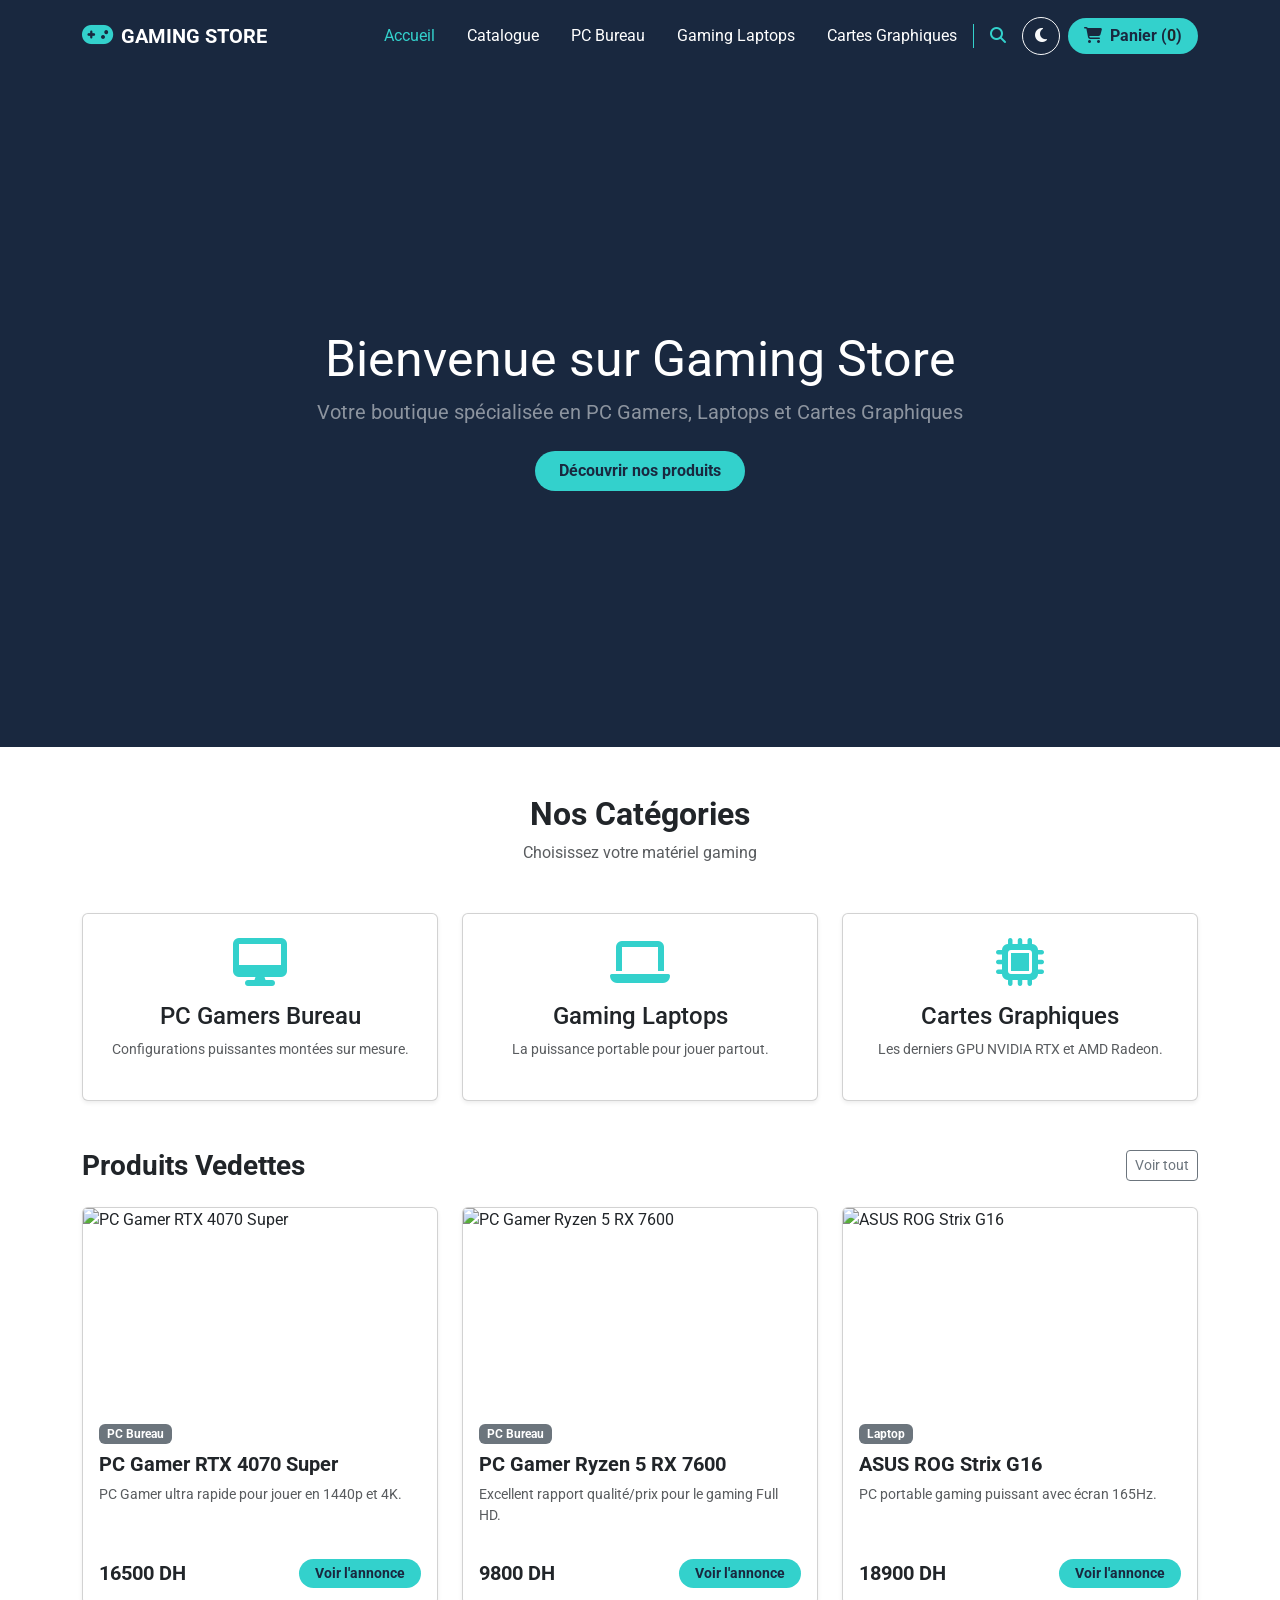
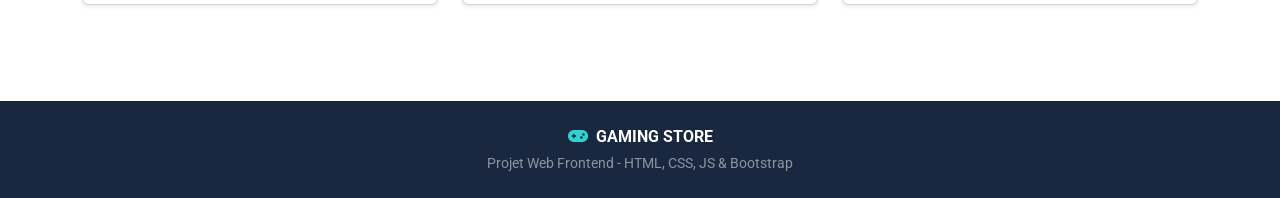
==== Gaming Store/index.html @ f69bbe46 "Add files via upload" ====
<!DOCTYPE html>
<html lang="fr" data-bs-theme="light">
<head>
<meta charset="UTF-8">
<meta name="viewport" content="width=device-width, initial-scale=1.0">
<title>Gaming Store</title>
<link href="https://cdn.jsdelivr.net/npm/bootstrap@5.3.3/dist/css/bootstrap.min.css" rel="stylesheet">
<link href="https://cdnjs.cloudflare.com/ajax/libs/font-awesome/6.5.1/css/all.min.css" rel="stylesheet">
<link href="https://fonts.googleapis.com/css2?family=Roboto:wght@400;500;700&display=swap" rel="stylesheet">
<style>
:root {
--dark_color: #19283f;
--green_color: #33d1cc;
}
body {
font-family: "Roboto", sans-serif;
}
.navbar {
background-color: var(--dark_color);
}
.navbar .navbar-nav .nav-link {
color: white;
cursor: pointer;
}
.navbar .navbar-nav .nav-link.active,
.navbar .navbar-nav .nav-link:focus,
.navbar .navbar-nav .nav-link:hover {
color: var(--green_color);
}
.navbar .search {
color: var(--green_color);
border-left: 1px solid var(--green_color);
cursor: pointer;
}
.navbar .navbar-toggler {
color: var(--green_color);
border-color: var(--green_color);
font-size: 22px;
}
.navbar .navbar-toggler:focus {
box-shadow: none;
}
.landing {
background-color: var(--dark_color);
min-height: 75vh;
display: flex;
justify-content: center;
align-items: center;
}
.btn-main {
background-color: var(--green_color);
color: var(--dark_color);
font-weight: 700;
border: none;
}
.btn-main:hover {
background-color: blanchedalmond;
color: black;
border: none;
}
.landing .text-center {
color: white;
}
.landing .text-center h1 {
font-size: 50px;
font-weight: normal;
}
.card-product {
transition: transform 0.2s;
cursor: pointer;
}
.card-product:hover {
transform: translateY(-5px);
}
.card-product img {
height: 200px;
object-fit: cover;
}
footer {
background-color: var(--dark_color);
color: white;
}
[data-bs-theme="dark"] .bg-light {
background-color: #2b3035 !important;
}
</style>
</head>
<body>
<nav class="navbar navbar-expand-lg sticky-top">
<div class="container">
<a class="navbar-brand text-white fw-bold d-flex align-items-center gap-2" href="#" onclick="afficherPage('accueil')">
<i class="fa-solid fa-gamepad fa-lg" style="color: var(--green_color);"></i>
<span>GAMING STORE</span>
</a>
<button class="navbar-toggler" type="button" data-bs-toggle="collapse" data-bs-target="#mainNav">
<i class="fa-solid fa-bars"></i>
</button>
<div class="collapse navbar-collapse" id="mainNav">
<ul class="navbar-nav ms-auto mb-2 mb-lg-0">
<li class="nav-item">
<a class="nav-link p-2 p-lg-3 active" id="nav-accueil" onclick="afficherPage('accueil')">Accueil</a>
</li>
<li class="nav-item">
<a class="nav-link p-2 p-lg-3" id="nav-catalogue" onclick="filtrer('tous')">Catalogue</a>
</li>
<li class="nav-item">
<a class="nav-link p-2 p-lg-3" onclick="filtrer('PC Bureau')">PC Bureau</a>
</li>
<li class="nav-item">
<a class="nav-link p-2 p-lg-3" onclick="filtrer('Laptop')">Gaming Laptops</a>
</li>
<li class="nav-item">
<a class="nav-link p-2 p-lg-3" onclick="filtrer('Carte Graphique')">Cartes Graphiques</a>
</li>
</ul>
<div class="search ps-3 pe-3 d-none d-lg-block" onclick="afficherPage('catalogue')">
<i class="fa-solid fa-magnifying-glass"></i>
</div>
<button class="btn btn-outline-light rounded-pill me-2" onclick="changerTheme()" id="btn-theme">
<i class="fa-solid fa-moon"></i>
</button>
<button class="btn btn-main rounded-pill px-3" data-bs-toggle="modal" data-bs-target="#panierModal">
<i class="fa-solid fa-cart-shopping me-1"></i> Panier (<span id="compteur-panier" class="text-dark">0</span>)
</button>
</div>
</div>
</nav>
<div id="page-accueil">
<div class="landing">
<div class="text-center p-3">
<h1>Bienvenue sur Gaming Store</h1>
<p class="fs-5 text-white-50 mb-4">Votre boutique spécialisée en PC Gamers, Laptops et Cartes Graphiques</p>
<button class="btn btn-main rounded-pill py-2 px-4" onclick="filtrer('tous')">Découvrir nos produits</button>
</div>
</div>
<div class="container py-5">
<div class="text-center mb-5">
<h2 class="fw-bold">Nos Catégories</h2>
<p class="text-muted">Choisissez votre matériel gaming</p>
</div>
<div class="row g-4 mb-5">
<div class="col-md-4">
<div class="card text-center p-4 shadow-sm h-100 card-product" onclick="filtrer('PC Bureau')">
<i class="fa-solid fa-desktop fa-3x mb-3" style="color: var(--green_color);"></i>
<h4>PC Gamers Bureau</h4>
<p class="text-muted small">Configurations puissantes montées sur mesure.</p>
</div>
</div>
<div class="col-md-4">
<div class="card text-center p-4 shadow-sm h-100 card-product" onclick="filtrer('Laptop')">
<i class="fa-solid fa-laptop fa-3x mb-3" style="color: var(--green_color);"></i>
<h4>Gaming Laptops</h4>
<p class="text-muted small">La puissance portable pour jouer partout.</p>
</div>
</div>
<div class="col-md-4">
<div class="card text-center p-4 shadow-sm h-100 card-product" onclick="filtrer('Carte Graphique')">
<i class="fa-solid fa-microchip fa-3x mb-3" style="color: var(--green_color);"></i>
<h4>Cartes Graphiques</h4>
<p class="text-muted small">Les derniers GPU NVIDIA RTX et AMD Radeon.</p>
</div>
</div>
</div>
<div class="d-flex justify-content-between align-items-center mb-4">
<h3 class="fw-bold m-0">Produits Vedettes</h3>
<button class="btn btn-outline-secondary btn-sm" onclick="filtrer('tous')">Voir tout</button>
</div>
<div class="row g-4" id="grille-accueil"></div>
</div>
</div>
<div id="page-catalogue" class="d-none">
<div class="container py-5">
<h2 class="fw-bold mb-4">Catalogue des Produits</h2>
<div class="row g-3 mb-4">
<div class="col-md-6">
<div class="btn-group flex-wrap" role="group">
<button type="button" class="btn btn-outline-secondary" onclick="filtrer('tous')">Tous</button>
<button type="button" class="btn btn-outline-secondary" onclick="filtrer('PC Bureau')">PC Bureau</button>
<button type="button" class="btn btn-outline-secondary" onclick="filtrer('Laptop')">Laptops</button>
<button type="button" class="btn btn-outline-secondary" onclick="filtrer('Carte Graphique')">Cartes Graphiques</button>
</div>
</div>
<div class="col-md-6">
<input type="text" id="input-recherche" class="form-control" placeholder="Rechercher un produit..." oninput="rechercherProduit()">
</div>
</div>
<div class="row g-4" id="grille-catalogue"></div>
</div>
</div>
<div id="page-annonce" class="d-none">
<div class="container py-5">
<button class="btn btn-outline-secondary mb-4" onclick="afficherPage('catalogue')">
<i class="fa-solid fa-arrow-left me-2"></i>Retour aux produits
</button>
<div class="card shadow-sm p-4">
<div class="row g-4 align-items-center" id="contenu-annonce"></div>
</div>
</div>
</div>
<div class="modal fade" id="panierModal" tabindex="-1">
<div class="modal-dialog">
<div class="modal-content">
<div class="modal-header">
<h5 class="modal-title fw-bold">Mon Panier</h5>
<button type="button" class="btn-close" data-bs-dismiss="modal"></button>
</div>
<div class="modal-body">
<ul class="list-group mb-3" id="liste-panier"></ul>
<div class="d-flex justify-content-between fw-bold fs-5">
<span>Total :</span>
<span id="total-panier">0 DH</span>
</div>
</div>
<div class="modal-footer">
<button type="button" class="btn btn-secondary" data-bs-dismiss="modal">Fermer</button>
<button type="button" class="btn btn-main" onclick="validerCommande()">Commander</button>
</div>
</div>
</div>
</div>
<footer class="py-4 mt-5">
<div class="container text-center">
<p class="mb-1 fw-bold"><i class="fa-solid fa-gamepad me-2" style="color: var(--green_color);"></i>GAMING STORE</p>
<p class="small text-white-50 mb-0">Projet Web Frontend - HTML, CSS, JS & Bootstrap</p>
</div>
</footer>
<script src="https://cdn.jsdelivr.net/npm/bootstrap@5.3.3/dist/js/bootstrap.bundle.min.js"></script>
<script>
const produits = [
{ id: 1, nom: "PC Gamer RTX 4070 Super", categorie: "PC Bureau", prix: 16500, image: "https://images.unsplash.com/photo-1587202372775-e229f172b9d7?auto=format&fit=crop&w=600&q=80", desc: "PC Gamer ultra rapide pour jouer en 1440p et 4K.", specs: ["Intel Core i7-13700K", "NVIDIA RTX 4070 Super 12Go", "32Go RAM DDR5", "SSD NVMe 1To"] },
{ id: 2, nom: "PC Gamer Ryzen 5 RX 7600", categorie: "PC Bureau", prix: 9800, image: "https://images.unsplash.com/photo-1593640408182-31c70c8268f5?auto=format&fit=crop&w=600&q=80", desc: "Excellent rapport qualité/prix pour le gaming Full HD.", specs: ["AMD Ryzen 5 7600", "Radeon RX 7600 8Go", "16Go RAM DDR5", "SSD NVMe 1To"] },
{ id: 3, nom: "ASUS ROG Strix G16", categorie: "Laptop", prix: 18900, image: "https://images.unsplash.com/photo-1603302576837-37561b2e2302?auto=format&fit=crop&w=600&q=80", desc: "PC portable gaming puissant avec écran 165Hz.", specs: ["Intel Core i7-13650HX", "NVIDIA RTX 4060 8Go", "16Go RAM", "Écran 16 pouces FHD+ 165Hz"] },
{ id: 4, nom: "MSI Katana 15", categorie: "Laptop", prix: 12500, image: "https://images.unsplash.com/photo-1525547719571-a2d4ac8945e2?auto=format&fit=crop&w=600&q=80", desc: "Laptop gaming polyvalent pour études et jeux.", specs: ["Intel Core i5-12450H", "NVIDIA RTX 4050 6Go", "16Go RAM", "SSD 512Go"] },
{ id: 5, nom: "MSI GeForce RTX 4080 Super", categorie: "Carte Graphique", prix: 13200, image: "https://images.unsplash.com/photo-1591488320449-011701bb6704?auto=format&fit=crop&w=600&q=80", desc: "Carte graphique haut de gamme avec refroidissement triple ventilateur.", specs: ["16Go GDDR6X", "DLSS 3.5 & Ray Tracing", "3x DisplayPort, 1x HDMI", "Consommation 320W"] },
{ id: 6, nom: "Gigabyte RTX 4060 Ti 8Go", categorie: "Carte Graphique", prix: 4800, image: "https://inmedia.ma/wp-content/uploads/2025/02/asus-dual-geforce-rtx-4060-ti-oc-face.webp", desc: "Idéale pour faire tourner tous les jeux récents en Ultra 1080p.", specs: ["8Go GDDR6", "Architecture Ada Lovelace", "Double ventilateur Windforce", "PCIe 4.0"] }
];
let panier = [];
let categorieActuelle = 'tous';
function changerTheme() {
const html = document.documentElement;
const btn = document.getElementById('btn-theme');
if (html.getAttribute('data-bs-theme') === 'dark') {
html.setAttribute('data-bs-theme', 'light');
btn.innerHTML = '<i class="fa-solid fa-moon"></i>';
} else {
html.setAttribute('data-bs-theme', 'dark');
btn.innerHTML = '<i class="fa-solid fa-sun"></i>';
}
}
function creerCarteHTML(p) {
return `
<div class="col-md-4">
<div class="card h-100 shadow-sm card-product" onclick="voirAnnonce(${p.id})">
<img src="${p.image}" class="card-img-top" alt="${p.nom}">
<div class="card-body d-flex flex-column">
<span class="badge bg-secondary align-self-start mb-2">${p.categorie}</span>
<h5 class="card-title fw-bold">${p.nom}</h5>
<p class="card-text text-muted small flex-grow-1">${p.desc}</p>
<div class="d-flex justify-content-between align-items-center mt-3">
<span class="fw-bold fs-5">${p.prix} DH</span>
<button class="btn btn-main btn-sm rounded-pill px-3">Voir l'annonce</button>
</div>
</div>
</div>
</div>`;
}
function afficherPage(page) {
document.getElementById('page-accueil').classList.add('d-none');
document.getElementById('page-catalogue').classList.add('d-none');
document.getElementById('page-annonce').classList.add('d-none');
document.getElementById('page-' + page).classList.remove('d-none');
window.scrollTo(0, 0);
}
function filtrer(cat) {
categorieActuelle = cat;
afficherPage('catalogue');
const liste = cat === 'tous' ? produits : produits.filter(p => p.categorie === cat);
document.getElementById('grille-catalogue').innerHTML = liste.map(creerCarteHTML).join('');
}
function rechercherProduit() {
const texte = document.getElementById('input-recherche').value.toLowerCase();
const liste = produits.filter(p => p.nom.toLowerCase().includes(texte) || p.categorie.toLowerCase().includes(texte));
document.getElementById('grille-catalogue').innerHTML = liste.map(creerCarteHTML).join('');
}
function voirAnnonce(id) {
const p = produits.find(item => item.id === id);
if (!p) return;
const specsHTML = p.specs.map(s => `<li class="list-group-item"><i class="fa-solid fa-check text-success me-2"></i>${s}</li>`).join('');
document.getElementById('contenu-annonce').innerHTML = `
<div class="col-md-6">
<img src="${p.image}" class="img-fluid rounded shadow-sm w-100" alt="${p.nom}">
</div>
<div class="col-md-6">
<span class="badge bg-info text-dark mb-2">${p.categorie}</span>
<h2 class="fw-bold">${p.nom}</h2>
<h3 class="text-primary fw-bold my-3">${p.prix} DH</h3>
<p class="text-muted">${p.desc}</p>
<h5 class="fw-bold mt-4 mb-2">Caractéristiques :</h5>
<ul class="list-group mb-4">${specsHTML}</ul>
<button class="btn btn-main btn-lg rounded-pill px-4 w-100" onclick="ajouterPanier(${p.id})">
<i class="fa-solid fa-cart-plus me-2"></i>Ajouter au panier
</button>
</div>`;
afficherPage('annonce');
}
function ajouterPanier(id) {
const p = produits.find(item => item.id === id);
panier.push(p);
majPanier();
alert(p.nom + " a été ajouté au panier !");
}
function supprimerPanier(index) {
panier.splice(index, 1);
majPanier();
}
function majPanier() {
document.getElementById('compteur-panier').innerText = panier.length;
const liste = document.getElementById('liste-panier');
if (panier.length === 0) {
liste.innerHTML = '<li class="list-group-item text-center text-muted">Votre panier est vide</li>';
document.getElementById('total-panier').innerText = '0 DH';
return;
}
let total = 0;
liste.innerHTML = panier.map((p, index) => {
total += p.prix;
return `
<li class="list-group-item d-flex justify-content-between align-items-center">
<div>
<div class="fw-bold">${p.nom}</div>
<small class="text-muted">${p.prix} DH</small>
</div>
<button class="btn btn-sm btn-danger" onclick="supprimerPanier(${index})"><i class="fa-solid fa-trash"></i></button>
</li>`;
}).join('');
document.getElementById('total-panier').innerText = total + ' DH';
}
function validerCommande() {
if (panier.length === 0) {
alert("Votre panier est vide !");
return;
}
alert("Commande validée avec succès ! Merci pour votre achat.");
panier = [];
majPanier();
}
document.getElementById('grille-accueil').innerHTML = produits.slice(0, 3).map(creerCarteHTML).join('');
majPanier();
</script>
</body>
</html>
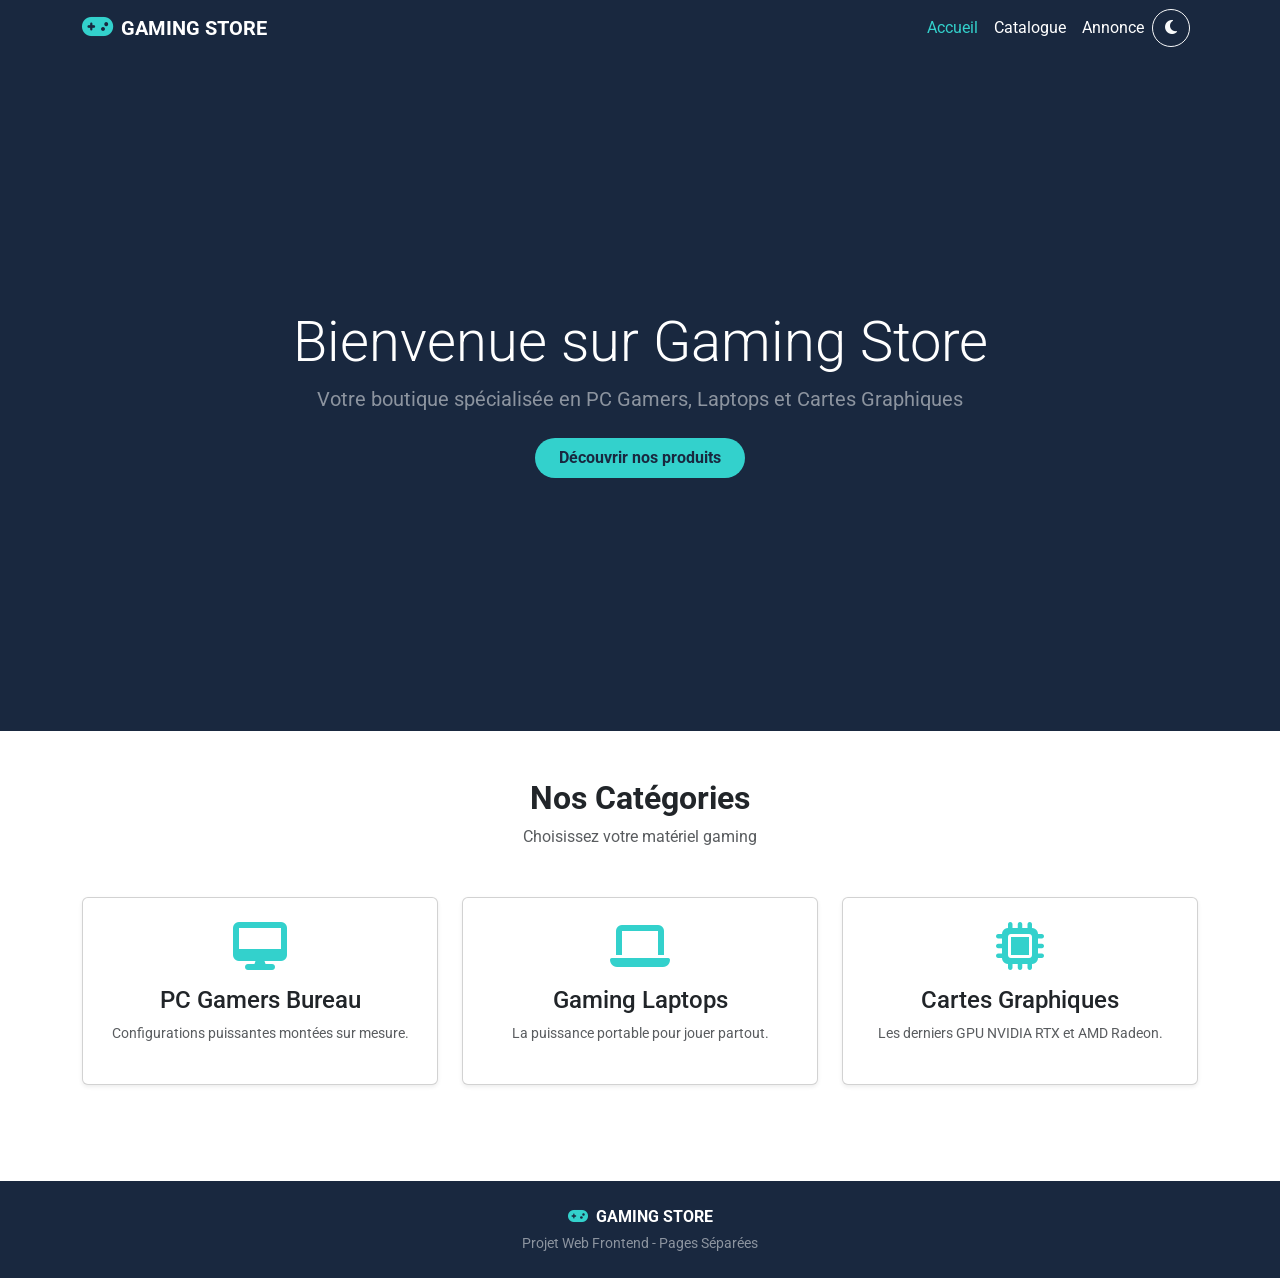
==== commit 41dfdc0e: "Add files via upload" ====
--- a/Gaming Store/index.html
+++ b/Gaming Store/index.html
@@ -3,7 +3,7 @@
 <head>
 <meta charset="UTF-8">
 <meta name="viewport" content="width=device-width, initial-scale=1.0">
-<title>Gaming Store</title>
+<title>Gaming Store - Accueil</title>
 <link href="https://cdn.jsdelivr.net/npm/bootstrap@5.3.3/dist/css/bootstrap.min.css" rel="stylesheet">
 <link href="https://cdnjs.cloudflare.com/ajax/libs/font-awesome/6.5.1/css/all.min.css" rel="stylesheet">
 <link href="https://fonts.googleapis.com/css2?family=Roboto:wght@400;500;700&display=swap" rel="stylesheet">
@@ -20,25 +20,10 @@
 }
 .navbar .navbar-nav .nav-link {
 color: white;
-cursor: pointer;
 }
 .navbar .navbar-nav .nav-link.active,
-.navbar .navbar-nav .nav-link:focus,
 .navbar .navbar-nav .nav-link:hover {
 color: var(--green_color);
-}
-.navbar .search {
-color: var(--green_color);
-border-left: 1px solid var(--green_color);
-cursor: pointer;
-}
-.navbar .navbar-toggler {
-color: var(--green_color);
-border-color: var(--green_color);
-font-size: 22px;
-}
-.navbar .navbar-toggler:focus {
-box-shadow: none;
 }
 .landing {
 background-color: var(--dark_color);
@@ -56,14 +41,6 @@
 .btn-main:hover {
 background-color: blanchedalmond;
 color: black;
-border: none;
-}
-.landing .text-center {
-color: white;
-}
-.landing .text-center h1 {
-font-size: 50px;
-font-weight: normal;
 }
 .card-product {
 transition: transform 0.2s;
@@ -72,65 +49,43 @@
 .card-product:hover {
 transform: translateY(-5px);
 }
-.card-product img {
-height: 200px;
-object-fit: cover;
-}
 footer {
 background-color: var(--dark_color);
 color: white;
 }
-[data-bs-theme="dark"] .bg-light {
-background-color: #2b3035 !important;
-}
 </style>
+<script>
+const themeSauvegarde = localStorage.getItem('theme_gaming') || 'light';
+document.documentElement.setAttribute('data-bs-theme', themeSauvegarde);
+</script>
 </head>
 <body>
 <nav class="navbar navbar-expand-lg sticky-top">
 <div class="container">
-<a class="navbar-brand text-white fw-bold d-flex align-items-center gap-2" href="#" onclick="afficherPage('accueil')">
+<a class="navbar-brand text-white fw-bold d-flex align-items-center gap-2" href="index.html">
 <i class="fa-solid fa-gamepad fa-lg" style="color: var(--green_color);"></i>
 <span>GAMING STORE</span>
 </a>
 <button class="navbar-toggler" type="button" data-bs-toggle="collapse" data-bs-target="#mainNav">
-<i class="fa-solid fa-bars"></i>
+<i class="fa-solid fa-bars text-white"></i>
 </button>
 <div class="collapse navbar-collapse" id="mainNav">
 <ul class="navbar-nav ms-auto mb-2 mb-lg-0">
-<li class="nav-item">
-<a class="nav-link p-2 p-lg-3 active" id="nav-accueil" onclick="afficherPage('accueil')">Accueil</a>
-</li>
-<li class="nav-item">
-<a class="nav-link p-2 p-lg-3" id="nav-catalogue" onclick="filtrer('tous')">Catalogue</a>
-</li>
-<li class="nav-item">
-<a class="nav-link p-2 p-lg-3" onclick="filtrer('PC Bureau')">PC Bureau</a>
-</li>
-<li class="nav-item">
-<a class="nav-link p-2 p-lg-3" onclick="filtrer('Laptop')">Gaming Laptops</a>
-</li>
-<li class="nav-item">
-<a class="nav-link p-2 p-lg-3" onclick="filtrer('Carte Graphique')">Cartes Graphiques</a>
-</li>
+<li class="nav-item"><a class="nav-link active" href="index.html">Accueil</a></li>
+<li class="nav-item"><a class="nav-link" href="catalogue.html">Catalogue</a></li>
+<li class="nav-item"><a class="nav-link" href="annonce.html?id=1">Annonce</a></li>
 </ul>
-<div class="search ps-3 pe-3 d-none d-lg-block" onclick="afficherPage('catalogue')">
-<i class="fa-solid fa-magnifying-glass"></i>
-</div>
 <button class="btn btn-outline-light rounded-pill me-2" onclick="changerTheme()" id="btn-theme">
 <i class="fa-solid fa-moon"></i>
-</button>
-<button class="btn btn-main rounded-pill px-3" data-bs-toggle="modal" data-bs-target="#panierModal">
-<i class="fa-solid fa-cart-shopping me-1"></i> Panier (<span id="compteur-panier" class="text-dark">0</span>)
 </button>
 </div>
 </div>
 </nav>
-<div id="page-accueil">
 <div class="landing">
-<div class="text-center p-3">
-<h1>Bienvenue sur Gaming Store</h1>
+<div class="text-center p-3 text-white">
+<h1 class="display-4">Bienvenue sur Gaming Store</h1>
 <p class="fs-5 text-white-50 mb-4">Votre boutique spécialisée en PC Gamers, Laptops et Cartes Graphiques</p>
-<button class="btn btn-main rounded-pill py-2 px-4" onclick="filtrer('tous')">Découvrir nos produits</button>
+<a href="catalogue.html" class="btn btn-main rounded-pill py-2 px-4">Découvrir nos produits</a>
 </div>
 </div>
 <div class="container py-5">
@@ -138,82 +93,26 @@
 <h2 class="fw-bold">Nos Catégories</h2>
 <p class="text-muted">Choisissez votre matériel gaming</p>
 </div>
-<div class="row g-4 mb-5">
+<div class="row g-4">
 <div class="col-md-4">
-<div class="card text-center p-4 shadow-sm h-100 card-product" onclick="filtrer('PC Bureau')">
+<div class="card text-center p-4 shadow-sm h-100 card-product" onclick="window.location.href='catalogue.html'">
 <i class="fa-solid fa-desktop fa-3x mb-3" style="color: var(--green_color);"></i>
 <h4>PC Gamers Bureau</h4>
 <p class="text-muted small">Configurations puissantes montées sur mesure.</p>
 </div>
 </div>
 <div class="col-md-4">
-<div class="card text-center p-4 shadow-sm h-100 card-product" onclick="filtrer('Laptop')">
+<div class="card text-center p-4 shadow-sm h-100 card-product" onclick="window.location.href='catalogue.html'">
 <i class="fa-solid fa-laptop fa-3x mb-3" style="color: var(--green_color);"></i>
 <h4>Gaming Laptops</h4>
 <p class="text-muted small">La puissance portable pour jouer partout.</p>
 </div>
 </div>
 <div class="col-md-4">
-<div class="card text-center p-4 shadow-sm h-100 card-product" onclick="filtrer('Carte Graphique')">
+<div class="card text-center p-4 shadow-sm h-100 card-product" onclick="window.location.href='catalogue.html'">
 <i class="fa-solid fa-microchip fa-3x mb-3" style="color: var(--green_color);"></i>
 <h4>Cartes Graphiques</h4>
 <p class="text-muted small">Les derniers GPU NVIDIA RTX et AMD Radeon.</p>
-</div>
-</div>
-</div>
-<div class="d-flex justify-content-between align-items-center mb-4">
-<h3 class="fw-bold m-0">Produits Vedettes</h3>
-<button class="btn btn-outline-secondary btn-sm" onclick="filtrer('tous')">Voir tout</button>
-</div>
-<div class="row g-4" id="grille-accueil"></div>
-</div>
-</div>
-<div id="page-catalogue" class="d-none">
-<div class="container py-5">
-<h2 class="fw-bold mb-4">Catalogue des Produits</h2>
-<div class="row g-3 mb-4">
-<div class="col-md-6">
-<div class="btn-group flex-wrap" role="group">
-<button type="button" class="btn btn-outline-secondary" onclick="filtrer('tous')">Tous</button>
-<button type="button" class="btn btn-outline-secondary" onclick="filtrer('PC Bureau')">PC Bureau</button>
-<button type="button" class="btn btn-outline-secondary" onclick="filtrer('Laptop')">Laptops</button>
-<button type="button" class="btn btn-outline-secondary" onclick="filtrer('Carte Graphique')">Cartes Graphiques</button>
-</div>
-</div>
-<div class="col-md-6">
-<input type="text" id="input-recherche" class="form-control" placeholder="Rechercher un produit..." oninput="rechercherProduit()">
-</div>
-</div>
-<div class="row g-4" id="grille-catalogue"></div>
-</div>
-</div>
-<div id="page-annonce" class="d-none">
-<div class="container py-5">
-<button class="btn btn-outline-secondary mb-4" onclick="afficherPage('catalogue')">
-<i class="fa-solid fa-arrow-left me-2"></i>Retour aux produits
-</button>
-<div class="card shadow-sm p-4">
-<div class="row g-4 align-items-center" id="contenu-annonce"></div>
-</div>
-</div>
-</div>
-<div class="modal fade" id="panierModal" tabindex="-1">
-<div class="modal-dialog">
-<div class="modal-content">
-<div class="modal-header">
-<h5 class="modal-title fw-bold">Mon Panier</h5>
-<button type="button" class="btn-close" data-bs-dismiss="modal"></button>
-</div>
-<div class="modal-body">
-<ul class="list-group mb-3" id="liste-panier"></ul>
-<div class="d-flex justify-content-between fw-bold fs-5">
-<span>Total :</span>
-<span id="total-panier">0 DH</span>
-</div>
-</div>
-<div class="modal-footer">
-<button type="button" class="btn btn-secondary" data-bs-dismiss="modal">Fermer</button>
-<button type="button" class="btn btn-main" onclick="validerCommande()">Commander</button>
 </div>
 </div>
 </div>
@@ -221,131 +120,28 @@
 <footer class="py-4 mt-5">
 <div class="container text-center">
 <p class="mb-1 fw-bold"><i class="fa-solid fa-gamepad me-2" style="color: var(--green_color);"></i>GAMING STORE</p>
-<p class="small text-white-50 mb-0">Projet Web Frontend - HTML, CSS, JS & Bootstrap</p>
+<p class="small text-white-50 mb-0">Projet Web Frontend - Pages Séparées</p>
 </div>
 </footer>
 <script src="https://cdn.jsdelivr.net/npm/bootstrap@5.3.3/dist/js/bootstrap.bundle.min.js"></script>
 <script>
-const produits = [
-{ id: 1, nom: "PC Gamer RTX 4070 Super", categorie: "PC Bureau", prix: 16500, image: "https://images.unsplash.com/photo-1587202372775-e229f172b9d7?auto=format&fit=crop&w=600&q=80", desc: "PC Gamer ultra rapide pour jouer en 1440p et 4K.", specs: ["Intel Core i7-13700K", "NVIDIA RTX 4070 Super 12Go", "32Go RAM DDR5", "SSD NVMe 1To"] },
-{ id: 2, nom: "PC Gamer Ryzen 5 RX 7600", categorie: "PC Bureau", prix: 9800, image: "https://images.unsplash.com/photo-1593640408182-31c70c8268f5?auto=format&fit=crop&w=600&q=80", desc: "Excellent rapport qualité/prix pour le gaming Full HD.", specs: ["AMD Ryzen 5 7600", "Radeon RX 7600 8Go", "16Go RAM DDR5", "SSD NVMe 1To"] },
-{ id: 3, nom: "ASUS ROG Strix G16", categorie: "Laptop", prix: 18900, image: "https://images.unsplash.com/photo-1603302576837-37561b2e2302?auto=format&fit=crop&w=600&q=80", desc: "PC portable gaming puissant avec écran 165Hz.", specs: ["Intel Core i7-13650HX", "NVIDIA RTX 4060 8Go", "16Go RAM", "Écran 16 pouces FHD+ 165Hz"] },
-{ id: 4, nom: "MSI Katana 15", categorie: "Laptop", prix: 12500, image: "https://images.unsplash.com/photo-1525547719571-a2d4ac8945e2?auto=format&fit=crop&w=600&q=80", desc: "Laptop gaming polyvalent pour études et jeux.", specs: ["Intel Core i5-12450H", "NVIDIA RTX 4050 6Go", "16Go RAM", "SSD 512Go"] },
-{ id: 5, nom: "MSI GeForce RTX 4080 Super", categorie: "Carte Graphique", prix: 13200, image: "https://images.unsplash.com/photo-1591488320449-011701bb6704?auto=format&fit=crop&w=600&q=80", desc: "Carte graphique haut de gamme avec refroidissement triple ventilateur.", specs: ["16Go GDDR6X", "DLSS 3.5 & Ray Tracing", "3x DisplayPort, 1x HDMI", "Consommation 320W"] },
-{ id: 6, nom: "Gigabyte RTX 4060 Ti 8Go", categorie: "Carte Graphique", prix: 4800, image: "https://inmedia.ma/wp-content/uploads/2025/02/asus-dual-geforce-rtx-4060-ti-oc-face.webp", desc: "Idéale pour faire tourner tous les jeux récents en Ultra 1080p.", specs: ["8Go GDDR6", "Architecture Ada Lovelace", "Double ventilateur Windforce", "PCIe 4.0"] }
-];
-let panier = [];
-let categorieActuelle = 'tous';
+function initialiserBoutonTheme() {
+const themeActuel = document.documentElement.getAttribute('data-bs-theme');
+const btn = document.getElementById('btn-theme');
+if (themeActuel === 'dark') {
+btn.innerHTML = '<i class="fa-solid fa-sun"></i>';
+} else {
+btn.innerHTML = '<i class="fa-solid fa-moon"></i>';
+}
+}
 function changerTheme() {
 const html = document.documentElement;
-const btn = document.getElementById('btn-theme');
-if (html.getAttribute('data-bs-theme') === 'dark') {
-html.setAttribute('data-bs-theme', 'light');
-btn.innerHTML = '<i class="fa-solid fa-moon"></i>';
-} else {
-html.setAttribute('data-bs-theme', 'dark');
-btn.innerHTML = '<i class="fa-solid fa-sun"></i>';
+let nouveauTheme = html.getAttribute('data-bs-theme') === 'dark' ? 'light' : 'dark';
+html.setAttribute('data-bs-theme', nouveauTheme);
+localStorage.setItem('theme_gaming', nouveauTheme);
+initialiserBoutonTheme();
 }
-}
-function creerCarteHTML(p) {
-return `
-<div class="col-md-4">
-<div class="card h-100 shadow-sm card-product" onclick="voirAnnonce(${p.id})">
-<img src="${p.image}" class="card-img-top" alt="${p.nom}">
-<div class="card-body d-flex flex-column">
-<span class="badge bg-secondary align-self-start mb-2">${p.categorie}</span>
-<h5 class="card-title fw-bold">${p.nom}</h5>
-<p class="card-text text-muted small flex-grow-1">${p.desc}</p>
-<div class="d-flex justify-content-between align-items-center mt-3">
-<span class="fw-bold fs-5">${p.prix} DH</span>
-<button class="btn btn-main btn-sm rounded-pill px-3">Voir l'annonce</button>
-</div>
-</div>
-</div>
-</div>`;
-}
-function afficherPage(page) {
-document.getElementById('page-accueil').classList.add('d-none');
-document.getElementById('page-catalogue').classList.add('d-none');
-document.getElementById('page-annonce').classList.add('d-none');
-document.getElementById('page-' + page).classList.remove('d-none');
-window.scrollTo(0, 0);
-}
-function filtrer(cat) {
-categorieActuelle = cat;
-afficherPage('catalogue');
-const liste = cat === 'tous' ? produits : produits.filter(p => p.categorie === cat);
-document.getElementById('grille-catalogue').innerHTML = liste.map(creerCarteHTML).join('');
-}
-function rechercherProduit() {
-const texte = document.getElementById('input-recherche').value.toLowerCase();
-const liste = produits.filter(p => p.nom.toLowerCase().includes(texte) || p.categorie.toLowerCase().includes(texte));
-document.getElementById('grille-catalogue').innerHTML = liste.map(creerCarteHTML).join('');
-}
-function voirAnnonce(id) {
-const p = produits.find(item => item.id === id);
-if (!p) return;
-const specsHTML = p.specs.map(s => `<li class="list-group-item"><i class="fa-solid fa-check text-success me-2"></i>${s}</li>`).join('');
-document.getElementById('contenu-annonce').innerHTML = `
-<div class="col-md-6">
-<img src="${p.image}" class="img-fluid rounded shadow-sm w-100" alt="${p.nom}">
-</div>
-<div class="col-md-6">
-<span class="badge bg-info text-dark mb-2">${p.categorie}</span>
-<h2 class="fw-bold">${p.nom}</h2>
-<h3 class="text-primary fw-bold my-3">${p.prix} DH</h3>
-<p class="text-muted">${p.desc}</p>
-<h5 class="fw-bold mt-4 mb-2">Caractéristiques :</h5>
-<ul class="list-group mb-4">${specsHTML}</ul>
-<button class="btn btn-main btn-lg rounded-pill px-4 w-100" onclick="ajouterPanier(${p.id})">
-<i class="fa-solid fa-cart-plus me-2"></i>Ajouter au panier
-</button>
-</div>`;
-afficherPage('annonce');
-}
-function ajouterPanier(id) {
-const p = produits.find(item => item.id === id);
-panier.push(p);
-majPanier();
-alert(p.nom + " a été ajouté au panier !");
-}
-function supprimerPanier(index) {
-panier.splice(index, 1);
-majPanier();
-}
-function majPanier() {
-document.getElementById('compteur-panier').innerText = panier.length;
-const liste = document.getElementById('liste-panier');
-if (panier.length === 0) {
-liste.innerHTML = '<li class="list-group-item text-center text-muted">Votre panier est vide</li>';
-document.getElementById('total-panier').innerText = '0 DH';
-return;
-}
-let total = 0;
-liste.innerHTML = panier.map((p, index) => {
-total += p.prix;
-return `
-<li class="list-group-item d-flex justify-content-between align-items-center">
-<div>
-<div class="fw-bold">${p.nom}</div>
-<small class="text-muted">${p.prix} DH</small>
-</div>
-<button class="btn btn-sm btn-danger" onclick="supprimerPanier(${index})"><i class="fa-solid fa-trash"></i></button>
-</li>`;
-}).join('');
-document.getElementById('total-panier').innerText = total + ' DH';
-}
-function validerCommande() {
-if (panier.length === 0) {
-alert("Votre panier est vide !");
-return;
-}
-alert("Commande validée avec succès ! Merci pour votre achat.");
-panier = [];
-majPanier();
-}
-document.getElementById('grille-accueil').innerHTML = produits.slice(0, 3).map(creerCarteHTML).join('');
-majPanier();
+initialiserBoutonTheme();
 </script>
 </body>
 </html>
